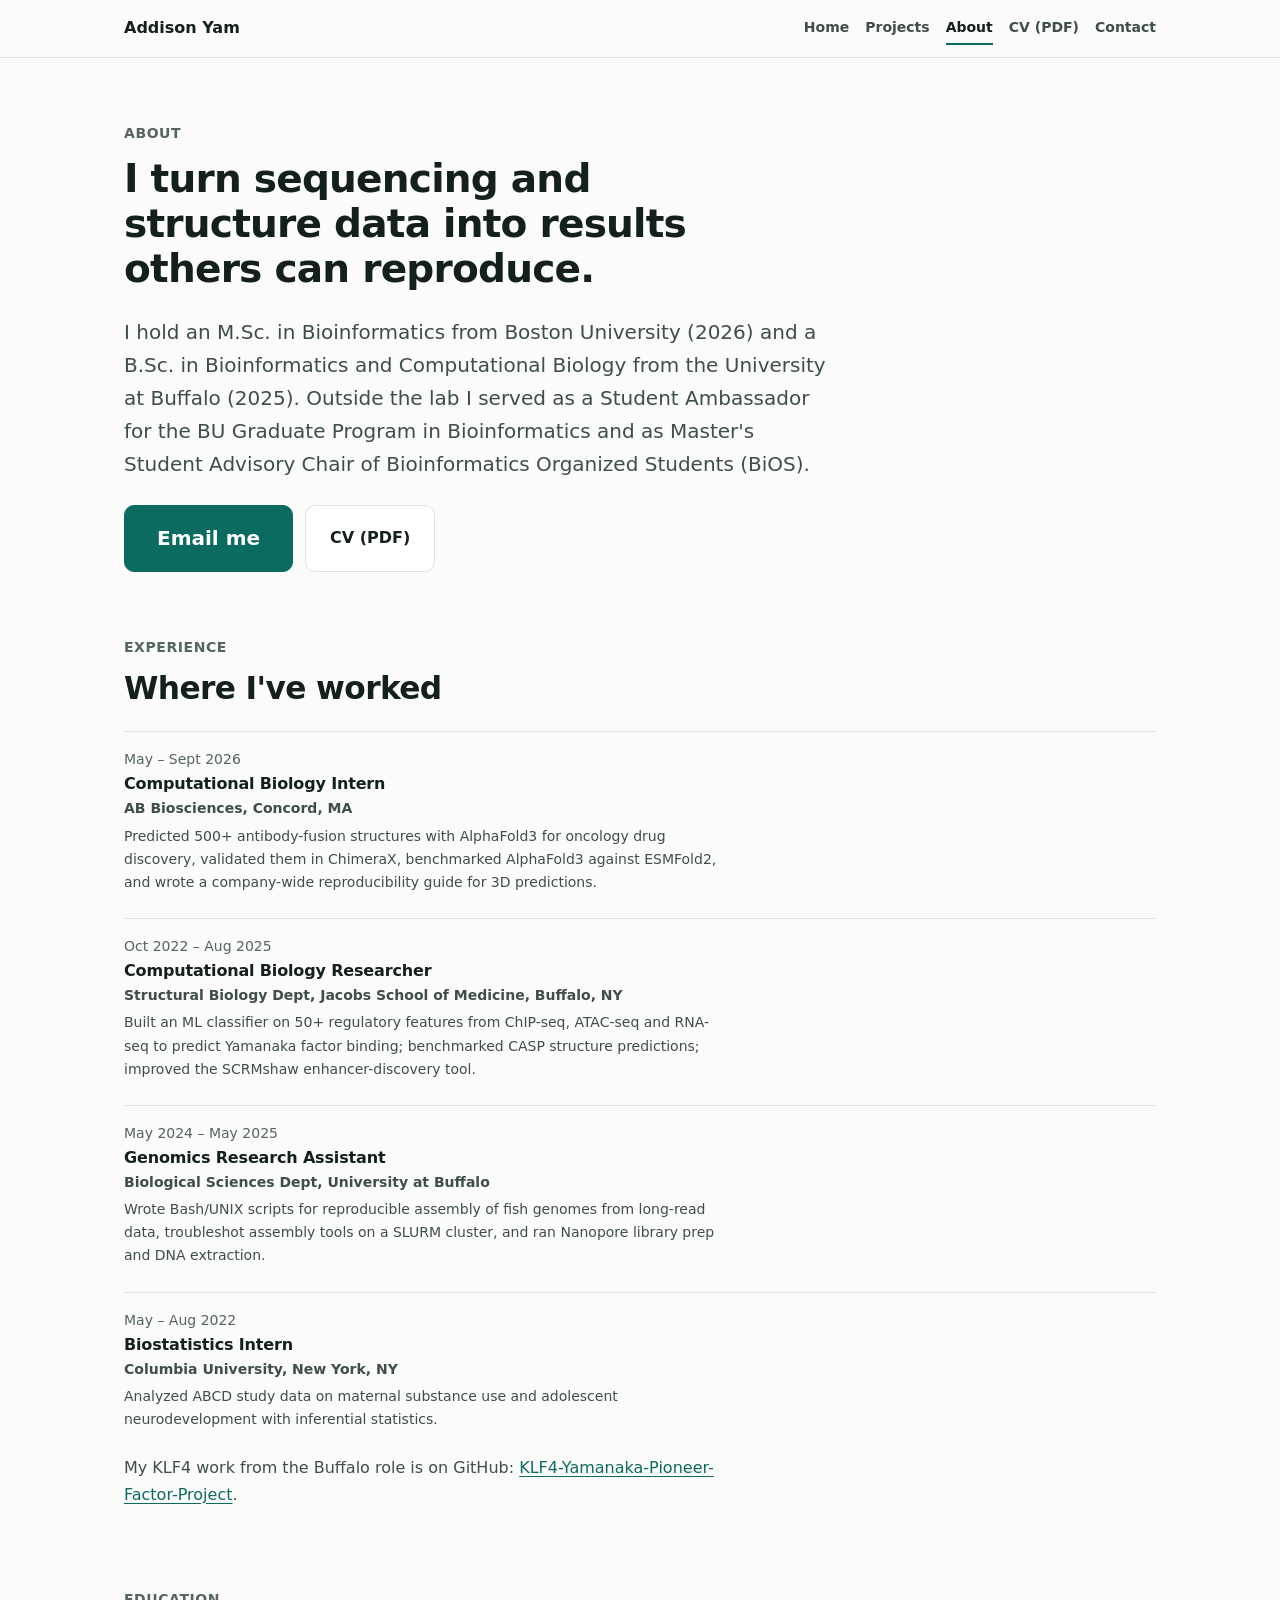
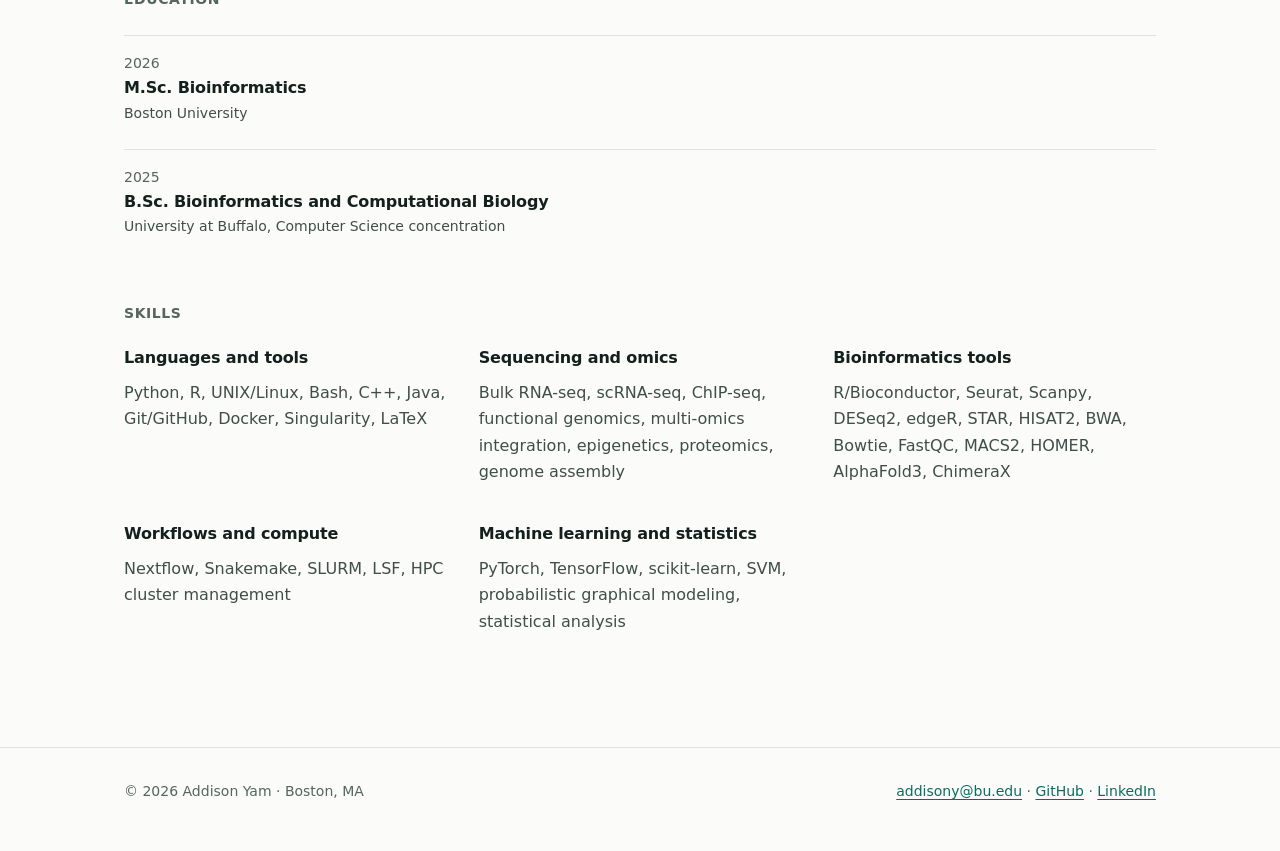
==== about.html @ 48566974 "Rebuild home, projects index and about pages; tune project grid" ====
<!DOCTYPE html>
<html lang="en"><head><meta charset="utf-8"><meta name="viewport" content="width=device-width, initial-scale=1">
<title>About | Addison Yam</title><meta name="description" content="Background, experience and education of Addison Yam, bioinformatician."><meta name="color-scheme" content="light dark">
<link rel="stylesheet" href="style.css"></head><body>
<a class="skip" href="#main">Skip to content</a>
<header class="nav"><div class="wrap"><a class="brand" href="index.html">Addison Yam</a><nav aria-label="Main"><ul><li><a href="index.html">Home</a></li><li><a href="projects.html">Projects</a></li><li><a href="about.html" aria-current=page>About</a></li><li><a href="Addison_Yam_CV_Nov_2026.pdf">CV (PDF)</a></li><li><a href="index.html#contact">Contact</a></li></ul></nav></div></header>
<main id="main"><div class="wrap"><section class="hero"><p class="eyebrow">About</p><h1>I turn sequencing and structure data into results others can reproduce.</h1>
<p class="lede">I hold an M.Sc. in Bioinformatics from Boston University (2026) and a B.Sc. in Bioinformatics and Computational Biology from the University at Buffalo (2025). Outside the lab I served as a Student Ambassador for the BU Graduate Program in Bioinformatics and as Master's Student Advisory Chair of Bioinformatics Organized Students (BiOS).</p>
<div class="actions"><a class="btn primary" href="mailto:addisony@bu.edu">Email me</a><a class="btn" href="Addison_Yam_CV_Nov_2026.pdf">CV (PDF)</a></div></section>
<section><p class="eyebrow">Experience</p><h2>Where I've worked</h2><ul class="tl"><li><span class="when num">May – Sept 2026</span><h3>Computational Biology Intern</h3><p><b>AB Biosciences, Concord, MA</b></p><p>Predicted 500+ antibody-fusion structures with AlphaFold3 for oncology drug discovery, validated them in ChimeraX, benchmarked AlphaFold3 against ESMFold2, and wrote a company-wide reproducibility guide for 3D predictions.</p></li><li><span class="when num">Oct 2022 – Aug 2025</span><h3>Computational Biology Researcher</h3><p><b>Structural Biology Dept, Jacobs School of Medicine, Buffalo, NY</b></p><p>Built an ML classifier on 50+ regulatory features from ChIP-seq, ATAC-seq and RNA-seq to predict Yamanaka factor binding; benchmarked CASP structure predictions; improved the SCRMshaw enhancer-discovery tool.</p></li><li><span class="when num">May 2024 – May 2025</span><h3>Genomics Research Assistant</h3><p><b>Biological Sciences Dept, University at Buffalo</b></p><p>Wrote Bash/UNIX scripts for reproducible assembly of fish genomes from long-read data, troubleshot assembly tools on a SLURM cluster, and ran Nanopore library prep and DNA extraction.</p></li><li><span class="when num">May – Aug 2022</span><h3>Biostatistics Intern</h3><p><b>Columbia University, New York, NY</b></p><p>Analyzed ABCD study data on maternal substance use and adolescent neurodevelopment with inferential statistics.</p></li></ul>
<p style="margin-top:var(--s-5)">My KLF4 work from the Buffalo role is on GitHub: <a href="https://github.com/addisonyam/KLF4-Yamanaka-Pioneer-Factor-Project">KLF4-Yamanaka-Pioneer-Factor-Project</a>.</p></section>
<section><p class="eyebrow">Education</p><ul class="tl"><li><span class="when num">2026</span><h3>M.Sc. Bioinformatics</h3><p>Boston University</p></li><li><span class="when num">2025</span><h3>B.Sc. Bioinformatics and Computational Biology</h3><p>University at Buffalo, Computer Science concentration</p></li></ul></section>
<section><p class="eyebrow">Skills</p><div class="skills"><div><h3>Languages and tools</h3><p>Python, R, UNIX/Linux, Bash, C++, Java, Git/GitHub, Docker, Singularity, LaTeX</p></div><div><h3>Sequencing and omics</h3><p>Bulk RNA-seq, scRNA-seq, ChIP-seq, functional genomics, multi-omics integration, epigenetics, proteomics, genome assembly</p></div><div><h3>Bioinformatics tools</h3><p>R/Bioconductor, Seurat, Scanpy, DESeq2, edgeR, STAR, HISAT2, BWA, Bowtie, FastQC, MACS2, HOMER, AlphaFold3, ChimeraX</p></div><div><h3>Workflows and compute</h3><p>Nextflow, Snakemake, SLURM, LSF, HPC cluster management</p></div><div><h3>Machine learning and statistics</h3><p>PyTorch, TensorFlow, scikit-learn, SVM, probabilistic graphical modeling, statistical analysis</p></div></div></section></div></main>
<footer><div class="wrap"><span>© 2026 Addison Yam · Boston, MA</span><span><a href="mailto:addisony@bu.edu">addisony@bu.edu</a> · <a href="https://github.com/addisonyam/">GitHub</a> · <a href="https://www.linkedin.com/in/addisonyam">LinkedIn</a></span></div></footer>
<script src="assets/main.js" defer></script></body></html>
---- style.css ----
/* Design system — tokens first, components after.
   Type scale 1.25 · spacing 4-pt · one accent (teal) · radius rule: inner = outer − padding */
:root {
  --bg: #fbfbf9; --surface: #ffffff; --ink: #14201d; --ink-2: #3f4e49; --muted: #55655f;
  --line: #dde4e0; --accent: #0b6b60; --accent-ink: #ffffff; --accent-soft: #e2f0ed;
  --code-bg: #101816; --code-ink: #e6efec;
  --f-sans: system-ui, -apple-system, "Segoe UI", Roboto, "Helvetica Neue", Arial, sans-serif;
  --f-mono: ui-monospace, SFMono-Regular, Menlo, Consolas, monospace;
  --t-0: .875rem; --t-1: 1rem; --t-2: 1.25rem; --t-3: 1.5625rem; --t-4: 1.953rem; --t-5: 2.441rem; --t-6: 3.052rem;
  --s-1: 4px; --s-2: 8px; --s-3: 12px; --s-4: 16px; --s-5: 24px; --s-6: 32px; --s-7: 48px; --s-8: 64px; --s-9: 96px;
  --r-outer: 16px; --pad-card: 8px; --r-inner: calc(var(--r-outer) - var(--pad-card));
  --w: 1080px;
}
@media (prefers-color-scheme: dark) {
  :root {
    --bg: #0e1513; --surface: #151d1a; --ink: #eef3f1; --ink-2: #c5d0cb; --muted: #9fb1aa;
    --line: #27342f; --accent: #5fd1bf; --accent-ink: #06201b; --accent-soft: #14302b;
  }
}
*, *::before, *::after { box-sizing: border-box; }
html { scroll-padding-top: 80px; }
body { margin: 0; background: var(--bg); color: var(--ink-2); font: 400 var(--t-1)/1.65 var(--f-sans); -webkit-font-smoothing: antialiased; }
h1, h2, h3 { color: var(--ink); line-height: 1.15; letter-spacing: -.02em; margin: 0; text-wrap: balance; }
h1 { font-size: clamp(var(--t-4), 4.4vw, var(--t-5)); font-weight: 750; }
h2 { font-size: var(--t-4); font-weight: 700; }
h3 { font-size: var(--t-2); font-weight: 650; letter-spacing: -.01em; }
p { margin: 0 0 var(--s-4); max-width: 68ch; text-wrap: pretty; }
a { color: var(--accent); text-underline-offset: 3px; }
a:hover { text-decoration-thickness: 2px; }
:focus-visible { outline: 3px solid var(--accent); outline-offset: 3px; border-radius: 4px; }
.skip { position: absolute; left: var(--s-3); top: -60px; background: var(--accent); color: var(--accent-ink); padding: var(--s-2) var(--s-4); border-radius: 8px; z-index: 20; transition: top .15s; }
.skip:focus { top: var(--s-3); }
.wrap { max-width: var(--w); margin: 0 auto; padding: 0 var(--s-5); }
section { padding: var(--s-8) 0 0; }
.eyebrow { font-size: var(--t-0); font-weight: 600; color: var(--muted); letter-spacing: .04em; text-transform: uppercase; margin-bottom: var(--s-3); }
.stack > * + * { margin-top: var(--s-5); }

/* Nav */
.nav { position: sticky; top: 0; z-index: 10; background: color-mix(in srgb, var(--bg) 88%, transparent); backdrop-filter: blur(10px); border-bottom: 1px solid var(--line); }
.nav .wrap { display: flex; flex-wrap: wrap; align-items: center; justify-content: space-between; gap: var(--s-2) var(--s-5); padding-top: var(--s-3); padding-bottom: var(--s-3); }
.brand { font-weight: 700; color: var(--ink); text-decoration: none; }
.nav ul { display: flex; flex-wrap: wrap; gap: var(--s-1) var(--s-4); list-style: none; margin: 0; padding: 0; }
.nav li a { display: inline-block; padding: var(--s-1) 0; color: var(--ink-2); text-decoration: none; font-size: var(--t-0); font-weight: 550; border-bottom: 2px solid transparent; transition: color .15s, border-color .15s; }
.nav li a:hover, .nav li a[aria-current="page"] { color: var(--ink); border-color: var(--accent); }

/* Buttons */
.btn { display: inline-flex; align-items: center; gap: var(--s-2); padding: var(--s-3) var(--s-5); border-radius: 10px; font-weight: 650; text-decoration: none; border: 1.5px solid var(--line); color: var(--ink); background: var(--surface); transition: transform .15s, background-color .15s, border-color .15s; }
.btn:hover { border-color: var(--accent); transform: translateY(-1px); }
.btn:active { transform: translateY(0) scale(.98); }
.btn.primary { background: var(--accent); border-color: var(--accent); color: var(--accent-ink); font-size: var(--t-2); padding: var(--s-4) var(--s-6); }
.btn.primary:hover { filter: brightness(1.08); }
.actions { display: flex; flex-wrap: wrap; gap: var(--s-3); margin-top: var(--s-5); }

/* Hero */
.hero { padding-top: var(--s-8); }
.hero h1 { max-width: 28ch; }
.hero .lede { font-size: var(--t-2); color: var(--ink-2); margin-top: var(--s-5); max-width: 56ch; }
.facts { display: grid; grid-template-columns: repeat(auto-fit, minmax(210px, 1fr)); gap: var(--s-5); margin-top: var(--s-7); padding-top: var(--s-5); border-top: 1px solid var(--line); }
.stat b, .stats b { display: block; font-size: var(--t-4); line-height: 1.1; color: var(--ink); font-variant-numeric: tabular-nums; letter-spacing: -.02em; }
.stat span, .stats span { font-size: var(--t-0); color: var(--muted); }
.stats { display: grid; grid-template-columns: repeat(auto-fit, minmax(170px, 1fr)); gap: var(--s-5); margin: var(--s-5) 0; padding: var(--s-5) 0; border-block: 1px solid var(--line); }

/* Cards: outer radius 16, padding 8 → media radius 8 */
.grid { display: grid; gap: var(--s-5); grid-template-columns: repeat(auto-fill, minmax(300px, 1fr)); margin-top: var(--s-6); }
.card { display: flex; flex-direction: column; padding: var(--pad-card); background: var(--surface); border: 1px solid var(--line); border-radius: var(--r-outer); text-decoration: none; color: inherit; transition: transform .2s, border-color .2s, box-shadow .2s; }
.card:hover { transform: translateY(-3px); border-color: var(--accent); box-shadow: 0 10px 30px -18px rgb(0 0 0 / .45); }
.card.lead { grid-column: 1 / -1; }
@media (min-width: 800px) { .card.lead { flex-direction: row; } .card.lead .media { flex: 1.35; aspect-ratio: auto; min-height: 320px; } .card.lead .body { flex: 1; align-self: center; } }
.card .body { padding: var(--s-4) var(--s-3) var(--s-3); }
.card h3 { margin-bottom: var(--s-2); }
.card p { font-size: var(--t-0); color: var(--ink-2); margin-bottom: var(--s-3); }
.more { font-weight: 650; color: var(--accent); font-size: var(--t-0); }

/* Media with skeleton loading state */
.media { position: relative; overflow: hidden; border-radius: var(--r-inner); aspect-ratio: 16 / 10; background: linear-gradient(100deg, var(--accent-soft) 30%, var(--surface) 50%, var(--accent-soft) 70%) 0 0 / 200% 100%; animation: shimmer 1.4s linear infinite; }
.media img { position: absolute; inset: 0; width: 100%; height: 100%; object-fit: contain; background: #fff; }
.media.ph { animation: none; display: grid; place-items: center; text-align: center; padding: var(--s-5); color: var(--muted); font-size: var(--t-0); background: var(--accent-soft); }
@keyframes shimmer { to { background-position: -200% 0; } }
figure { margin: var(--s-5) 0; }
figure .media { aspect-ratio: auto; border-radius: var(--r-outer); border: 1px solid var(--line); }
figure .media img { position: static; height: auto; object-fit: contain; display: block; }
figcaption { font-size: var(--t-0); color: var(--muted); margin-top: var(--s-2); }
.figs { display: grid; gap: var(--s-5); grid-template-columns: repeat(auto-fit, minmax(300px, 1fr)); align-items: start; }

/* Chips, tags */
.tags { display: flex; flex-wrap: wrap; gap: var(--s-2); list-style: none; padding: 0; margin: 0; }
.tags li { font-size: var(--t-0); padding: 2px var(--s-3); border-radius: 999px; background: var(--accent-soft); color: var(--ink); }
.skills { display: grid; gap: var(--s-5) var(--s-6); grid-template-columns: repeat(auto-fit, minmax(250px, 1fr)); margin-top: var(--s-5); }
.skills h3 { font-size: var(--t-1); margin-bottom: var(--s-3); }

/* Project page */
.back { display: inline-block; margin-top: var(--s-6); font-size: var(--t-0); font-weight: 600; }
.proj-head { padding-top: var(--s-5); }
.proj-head h1 { font-size: clamp(var(--t-4), 4.5vw, var(--t-5)); max-width: 24ch; }
.proj-head .lede { font-size: var(--t-2); margin-top: var(--s-4); }
.note { background: var(--accent-soft); border-left: 4px solid var(--accent); padding: var(--s-4) var(--s-5); border-radius: 0 var(--s-3) var(--s-3) 0; font-size: var(--t-0); color: var(--ink); max-width: 68ch; }
.todo { background: color-mix(in srgb, #e0a800 25%, transparent); padding: 0 var(--s-1); border-radius: 4px; font-family: var(--f-mono); font-size: .9em; color: var(--ink); }
.takeaway { margin-top: var(--s-7); padding: var(--s-5) var(--s-6); border: 1.5px solid var(--accent); border-radius: var(--r-outer); font-size: var(--t-2); color: var(--ink); max-width: 68ch; }
.links { display: flex; flex-wrap: wrap; gap: var(--s-3); list-style: none; padding: 0; margin: 0; }

/* Code: always dark for legibility */
.code { margin: var(--s-4) 0 var(--s-5); border-radius: var(--r-outer); background: var(--code-bg); overflow: hidden; border: 1px solid var(--line); }
.code header { display: flex; justify-content: space-between; align-items: center; gap: var(--s-3); padding: var(--s-2) var(--s-3) var(--s-2) var(--s-4); color: #9fb1aa; font: 500 .8125rem var(--f-mono); border-bottom: 1px solid #25332e; }
.code button { font: 600 .8125rem var(--f-sans); background: #1d2a26; color: #e6efec; border: 1px solid #2f413b; border-radius: 6px; padding: var(--s-1) var(--s-3); cursor: pointer; transition: background-color .15s; }
.code button:hover { background: #26362f; }
.code pre { margin: 0; padding: var(--s-4); overflow-x: auto; color: var(--code-ink); font: .8125rem/1.6 var(--f-mono); tab-size: 4; }
.hl .c, .hl .c1, .hl .cm { color: #7f948c; font-style: normal; } .hl .k, .hl .kd, .hl .kn, .hl .kr, .hl .nb { color: #7dd3c0; }
.hl .s, .hl .s1, .hl .s2, .hl .sb { color: #f0c987; } .hl .m, .hl .mi, .hl .mf { color: #f29e8e; } .hl .nf, .hl .nc { color: #9ec5ff; }

/* Typography details */
table, .num, time { font-variant-numeric: tabular-nums; }
.tl { list-style: none; padding: 0; margin: var(--s-5) 0 0; display: grid; gap: var(--s-5); }
.tl li { display: grid; gap: var(--s-1); padding-top: var(--s-4); border-top: 1px solid var(--line); }
.tl .when { font-size: var(--t-0); color: var(--muted); }
.tl h3 { font-size: var(--t-1); } .tl p { margin: 0; font-size: var(--t-0); }
footer { margin-top: var(--s-9); padding: var(--s-6) 0 var(--s-7); border-top: 1px solid var(--line); font-size: var(--t-0); color: var(--muted); }
footer .wrap { display: flex; flex-wrap: wrap; justify-content: space-between; gap: var(--s-3) var(--s-5); }
@media (prefers-reduced-motion: reduce) { *, *::before, *::after { animation: none !important; transition: none !important; } }
@media (min-width: 800px) { .grid { grid-template-columns: repeat(2, 1fr); } }
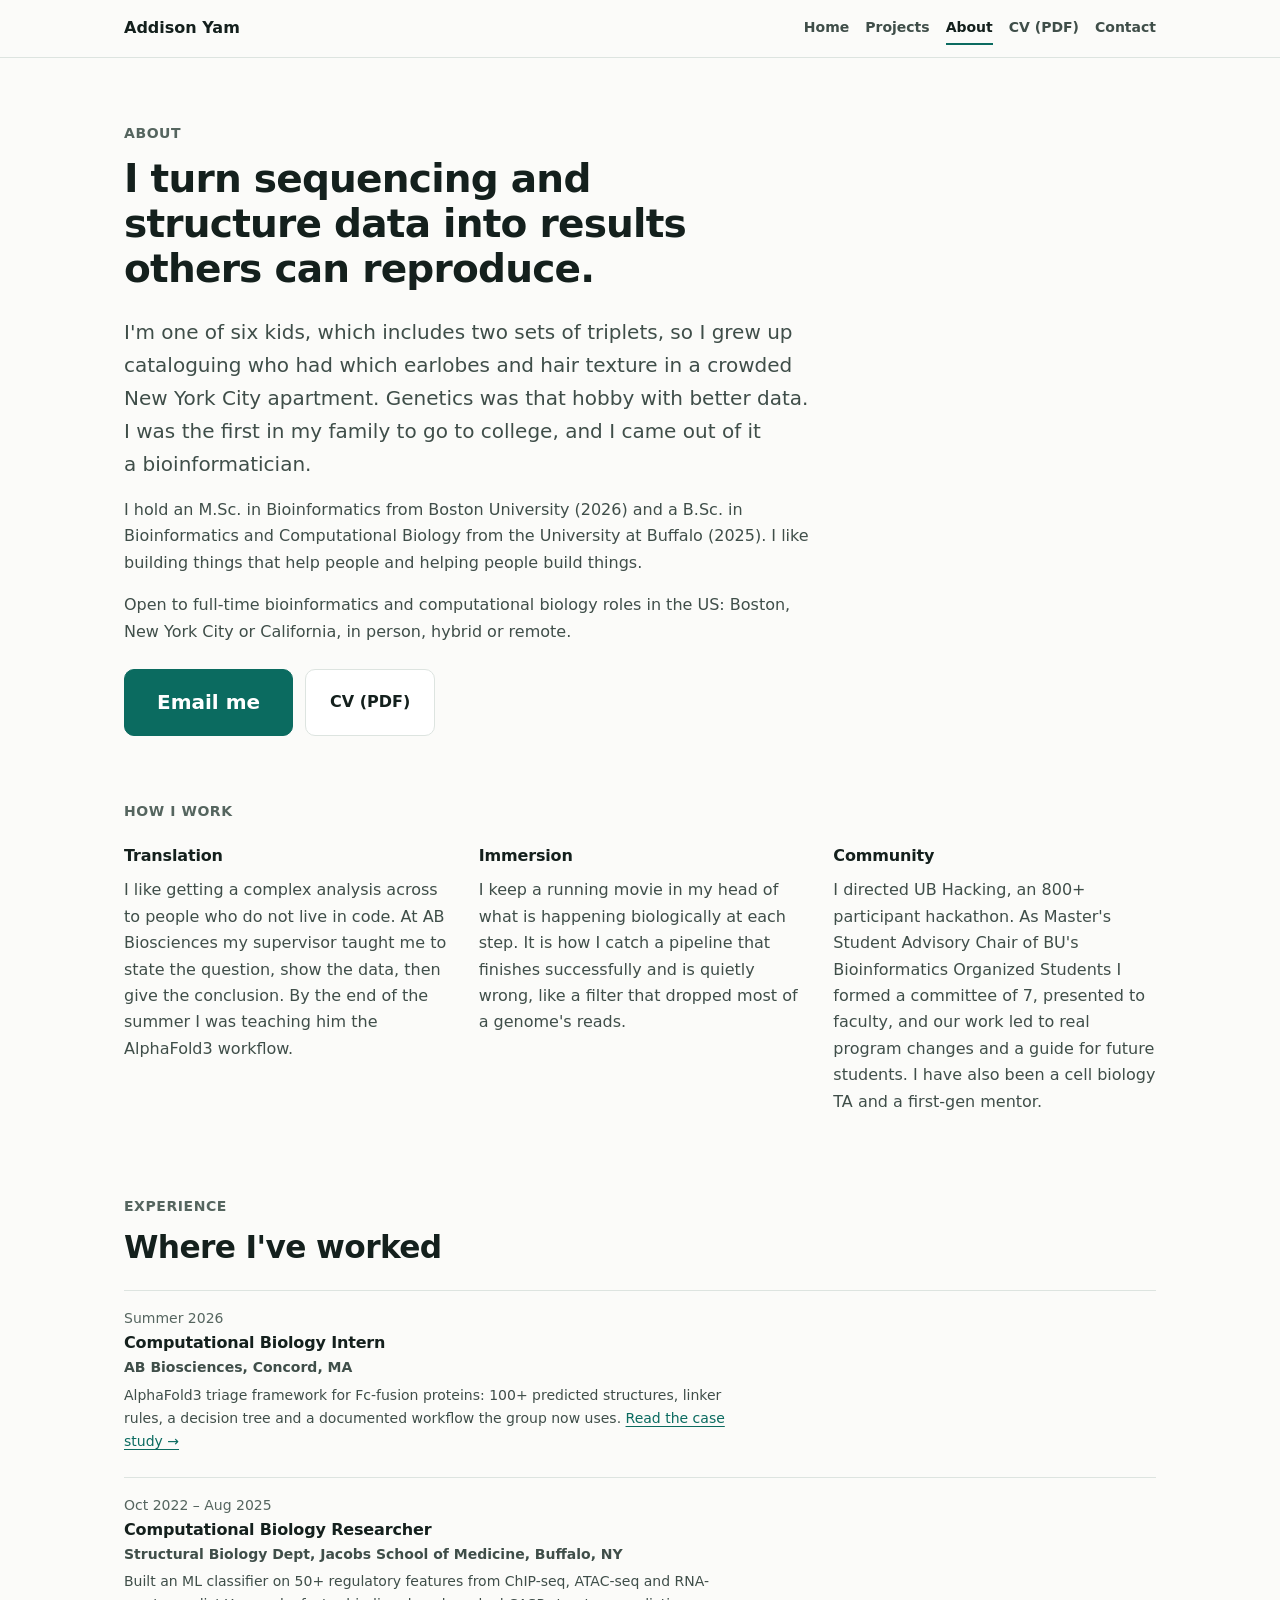
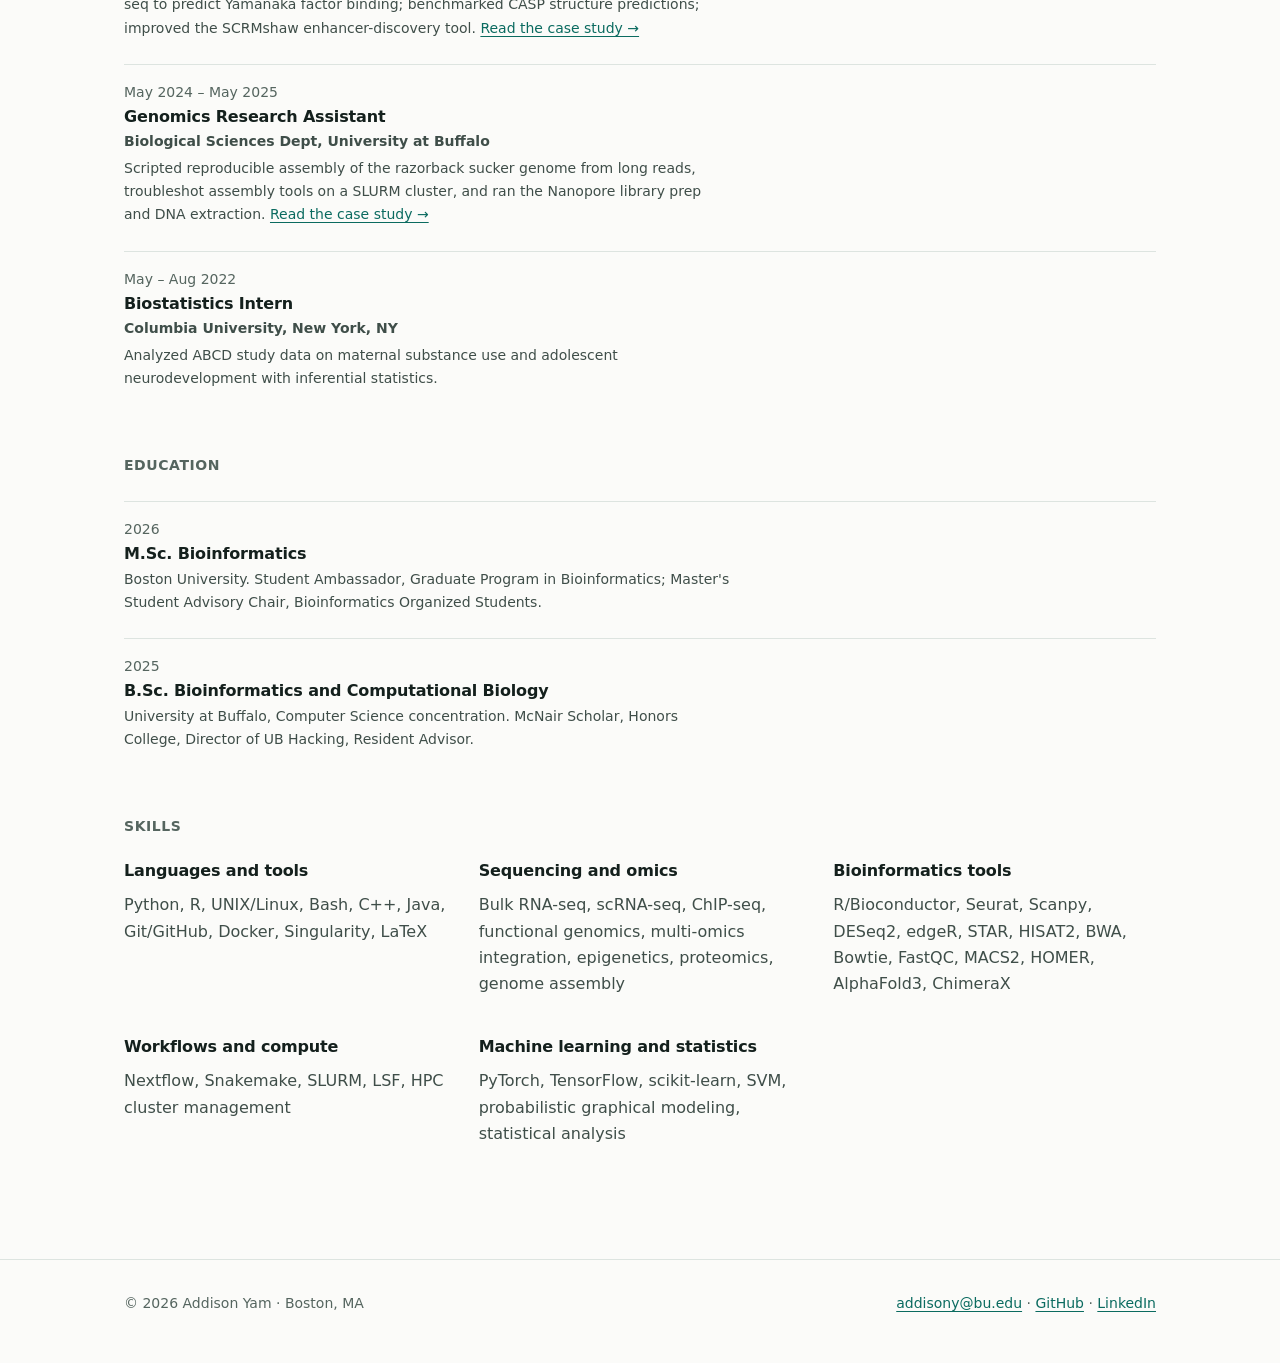
==== commit 492cc48c: "Rebuild home, about, projects and 8 case-study pages (AB Biosciences, KLF4, razorback genome, 5 pipe" ====
--- a/about.html
+++ b/about.html
@@ -1,15 +1,17 @@
 <!DOCTYPE html>
 <html lang="en"><head><meta charset="utf-8"><meta name="viewport" content="width=device-width, initial-scale=1">
 <title>About | Addison Yam</title><meta name="description" content="Background, experience and education of Addison Yam, bioinformatician."><meta name="color-scheme" content="light dark">
-<link rel="stylesheet" href="style.css"></head><body>
+<link rel="stylesheet" href="style.css?v=3"></head><body>
 <a class="skip" href="#main">Skip to content</a>
 <header class="nav"><div class="wrap"><a class="brand" href="index.html">Addison Yam</a><nav aria-label="Main"><ul><li><a href="index.html">Home</a></li><li><a href="projects.html">Projects</a></li><li><a href="about.html" aria-current=page>About</a></li><li><a href="Addison_Yam_CV_Nov_2026.pdf">CV (PDF)</a></li><li><a href="index.html#contact">Contact</a></li></ul></nav></div></header>
 <main id="main"><div class="wrap"><section class="hero"><p class="eyebrow">About</p><h1>I turn sequencing and structure data into results others can reproduce.</h1>
-<p class="lede">I hold an M.Sc. in Bioinformatics from Boston University (2026) and a B.Sc. in Bioinformatics and Computational Biology from the University at Buffalo (2025). Outside the lab I served as a Student Ambassador for the BU Graduate Program in Bioinformatics and as Master's Student Advisory Chair of Bioinformatics Organized Students (BiOS).</p>
+<p class="lede">I'm one of six kids, which includes two sets of triplets, so I grew up cataloguing who had which earlobes and hair texture in a crowded New York City apartment. Genetics was that hobby with better data. I was the first in my family to go to college, and I came out of it a bioinformatician.</p>
+<p>I hold an M.Sc. in Bioinformatics from Boston University (2026) and a B.Sc. in Bioinformatics and Computational Biology from the University at Buffalo (2025). I like building things that help people and helping people build things.</p>
+<p class="seek">Open to full-time bioinformatics and computational biology roles in the US: Boston, New York City or California, in person, hybrid or remote.</p>
 <div class="actions"><a class="btn primary" href="mailto:addisony@bu.edu">Email me</a><a class="btn" href="Addison_Yam_CV_Nov_2026.pdf">CV (PDF)</a></div></section>
-<section><p class="eyebrow">Experience</p><h2>Where I've worked</h2><ul class="tl"><li><span class="when num">May – Sept 2026</span><h3>Computational Biology Intern</h3><p><b>AB Biosciences, Concord, MA</b></p><p>Predicted 500+ antibody-fusion structures with AlphaFold3 for oncology drug discovery, validated them in ChimeraX, benchmarked AlphaFold3 against ESMFold2, and wrote a company-wide reproducibility guide for 3D predictions.</p></li><li><span class="when num">Oct 2022 – Aug 2025</span><h3>Computational Biology Researcher</h3><p><b>Structural Biology Dept, Jacobs School of Medicine, Buffalo, NY</b></p><p>Built an ML classifier on 50+ regulatory features from ChIP-seq, ATAC-seq and RNA-seq to predict Yamanaka factor binding; benchmarked CASP structure predictions; improved the SCRMshaw enhancer-discovery tool.</p></li><li><span class="when num">May 2024 – May 2025</span><h3>Genomics Research Assistant</h3><p><b>Biological Sciences Dept, University at Buffalo</b></p><p>Wrote Bash/UNIX scripts for reproducible assembly of fish genomes from long-read data, troubleshot assembly tools on a SLURM cluster, and ran Nanopore library prep and DNA extraction.</p></li><li><span class="when num">May – Aug 2022</span><h3>Biostatistics Intern</h3><p><b>Columbia University, New York, NY</b></p><p>Analyzed ABCD study data on maternal substance use and adolescent neurodevelopment with inferential statistics.</p></li></ul>
-<p style="margin-top:var(--s-5)">My KLF4 work from the Buffalo role is on GitHub: <a href="https://github.com/addisonyam/KLF4-Yamanaka-Pioneer-Factor-Project">KLF4-Yamanaka-Pioneer-Factor-Project</a>.</p></section>
-<section><p class="eyebrow">Education</p><ul class="tl"><li><span class="when num">2026</span><h3>M.Sc. Bioinformatics</h3><p>Boston University</p></li><li><span class="when num">2025</span><h3>B.Sc. Bioinformatics and Computational Biology</h3><p>University at Buffalo, Computer Science concentration</p></li></ul></section>
+<section><p class="eyebrow">How I work</p><div class="skills"><div><h3>Translation</h3><p>I like getting a complex analysis across to people who do not live in code. At AB Biosciences my supervisor taught me to state the question, show the data, then give the conclusion. By the end of the summer I was teaching him the AlphaFold3 workflow.</p></div><div><h3>Immersion</h3><p>I keep a running movie in my head of what is happening biologically at each step. It is how I catch a pipeline that finishes successfully and is quietly wrong, like a filter that dropped most of a genome's reads.</p></div><div><h3>Community</h3><p>I directed UB Hacking, an 800+ participant hackathon. As Master's Student Advisory Chair of BU's Bioinformatics Organized Students I formed a committee of 7, presented to faculty, and our work led to real program changes and a guide for future students. I have also been a cell biology TA and a first-gen mentor.</p></div></div></section>
+<section><p class="eyebrow">Experience</p><h2>Where I've worked</h2><ul class="tl"><li><span class="when num">Summer 2026</span><h3>Computational Biology Intern</h3><p><b>AB Biosciences, Concord, MA</b></p><p>AlphaFold3 triage framework for Fc-fusion proteins: 100+ predicted structures, linker rules, a decision tree and a documented workflow the group now uses. <a href=projects/ab-biosciences.html>Read the case study →</a></p></li><li><span class="when num">Oct 2022 – Aug 2025</span><h3>Computational Biology Researcher</h3><p><b>Structural Biology Dept, Jacobs School of Medicine, Buffalo, NY</b></p><p>Built an ML classifier on 50+ regulatory features from ChIP-seq, ATAC-seq and RNA-seq to predict Yamanaka factor binding; benchmarked CASP structure predictions; improved the SCRMshaw enhancer-discovery tool. <a href=projects/klf4-pioneer-factor.html>Read the case study →</a></p></li><li><span class="when num">May 2024 – May 2025</span><h3>Genomics Research Assistant</h3><p><b>Biological Sciences Dept, University at Buffalo</b></p><p>Scripted reproducible assembly of the razorback sucker genome from long reads, troubleshot assembly tools on a SLURM cluster, and ran the Nanopore library prep and DNA extraction. <a href=projects/razorback-sucker-genome.html>Read the case study →</a></p></li><li><span class="when num">May – Aug 2022</span><h3>Biostatistics Intern</h3><p><b>Columbia University, New York, NY</b></p><p>Analyzed ABCD study data on maternal substance use and adolescent neurodevelopment with inferential statistics.</p></li></ul></section>
+<section><p class="eyebrow">Education</p><ul class="tl"><li><span class="when num">2026</span><h3>M.Sc. Bioinformatics</h3><p>Boston University. Student Ambassador, Graduate Program in Bioinformatics; Master's Student Advisory Chair, Bioinformatics Organized Students.</p></li><li><span class="when num">2025</span><h3>B.Sc. Bioinformatics and Computational Biology</h3><p>University at Buffalo, Computer Science concentration. McNair Scholar, Honors College, Director of UB Hacking, Resident Advisor.</p></li></ul></section>
 <section><p class="eyebrow">Skills</p><div class="skills"><div><h3>Languages and tools</h3><p>Python, R, UNIX/Linux, Bash, C++, Java, Git/GitHub, Docker, Singularity, LaTeX</p></div><div><h3>Sequencing and omics</h3><p>Bulk RNA-seq, scRNA-seq, ChIP-seq, functional genomics, multi-omics integration, epigenetics, proteomics, genome assembly</p></div><div><h3>Bioinformatics tools</h3><p>R/Bioconductor, Seurat, Scanpy, DESeq2, edgeR, STAR, HISAT2, BWA, Bowtie, FastQC, MACS2, HOMER, AlphaFold3, ChimeraX</p></div><div><h3>Workflows and compute</h3><p>Nextflow, Snakemake, SLURM, LSF, HPC cluster management</p></div><div><h3>Machine learning and statistics</h3><p>PyTorch, TensorFlow, scikit-learn, SVM, probabilistic graphical modeling, statistical analysis</p></div></div></section></div></main>
 <footer><div class="wrap"><span>© 2026 Addison Yam · Boston, MA</span><span><a href="mailto:addisony@bu.edu">addisony@bu.edu</a> · <a href="https://github.com/addisonyam/">GitHub</a> · <a href="https://www.linkedin.com/in/addisonyam">LinkedIn</a></span></div></footer>
 <script src="assets/main.js" defer></script></body></html>
